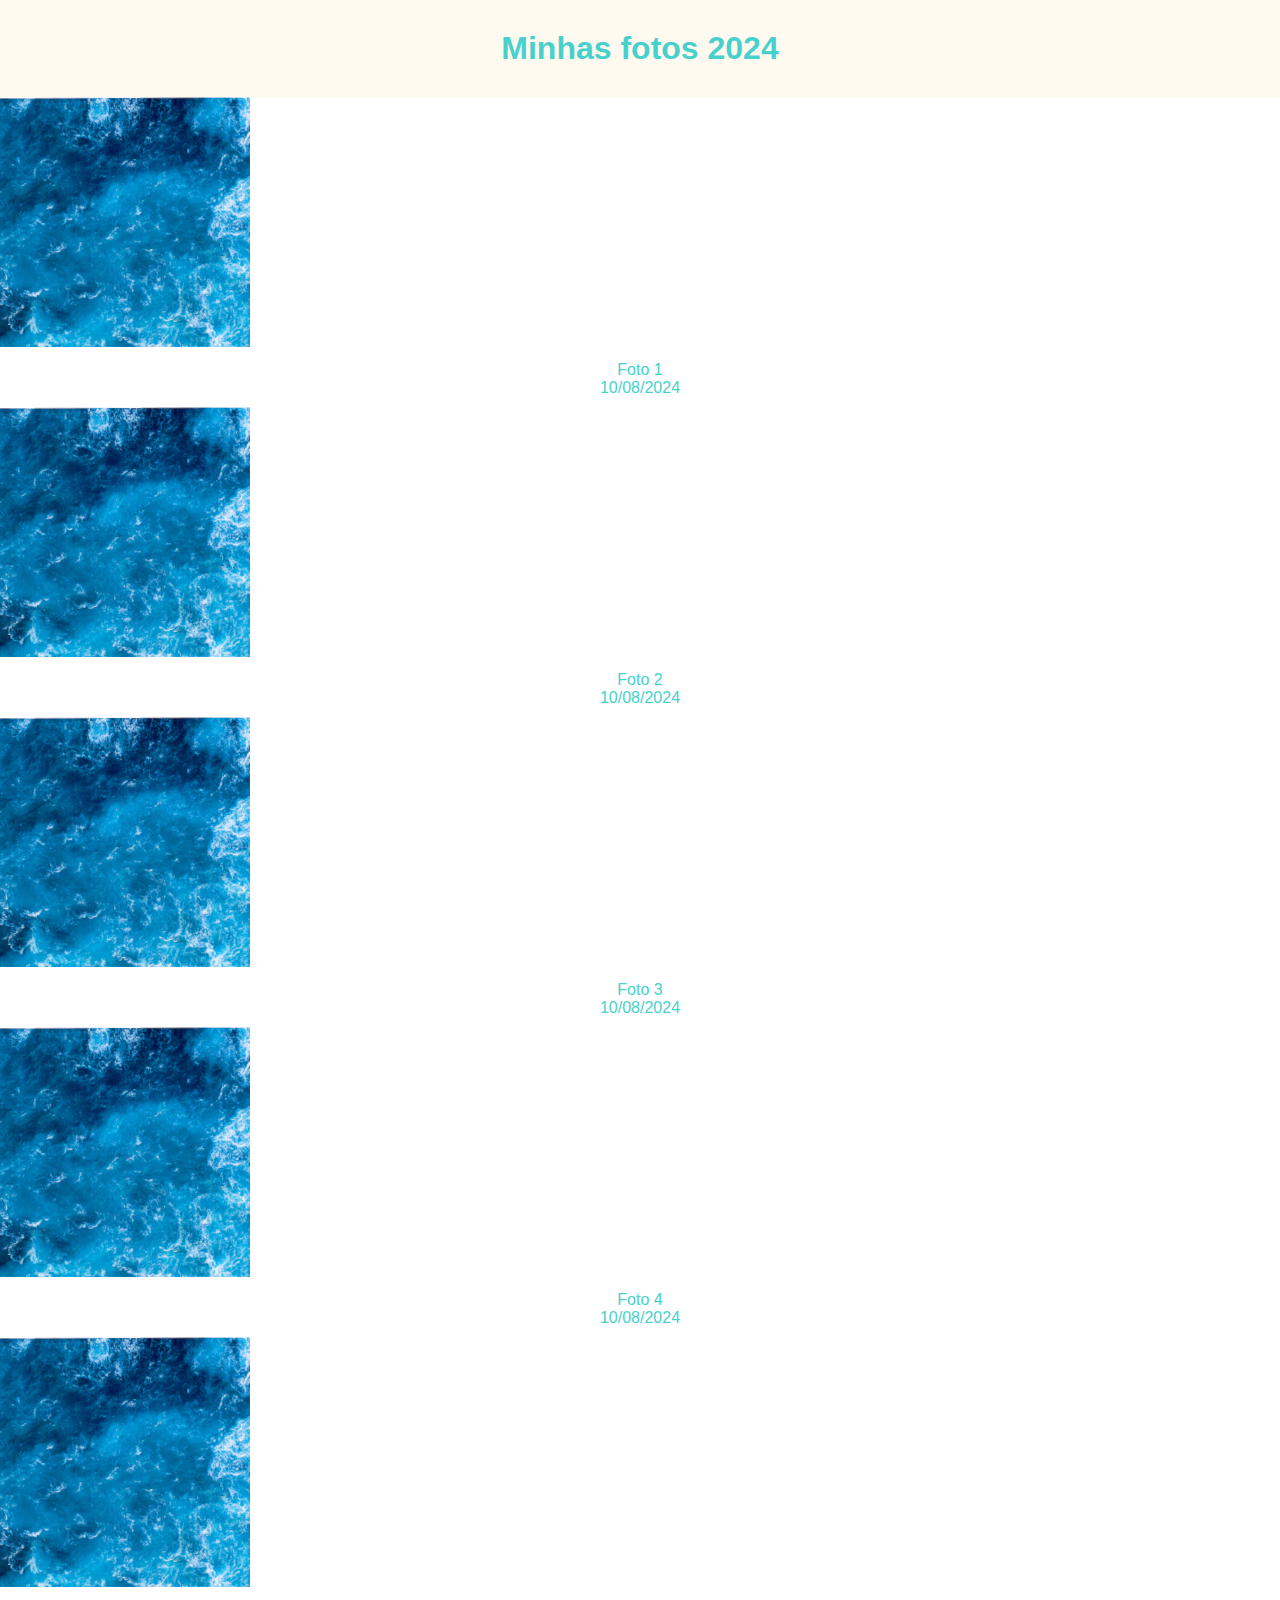
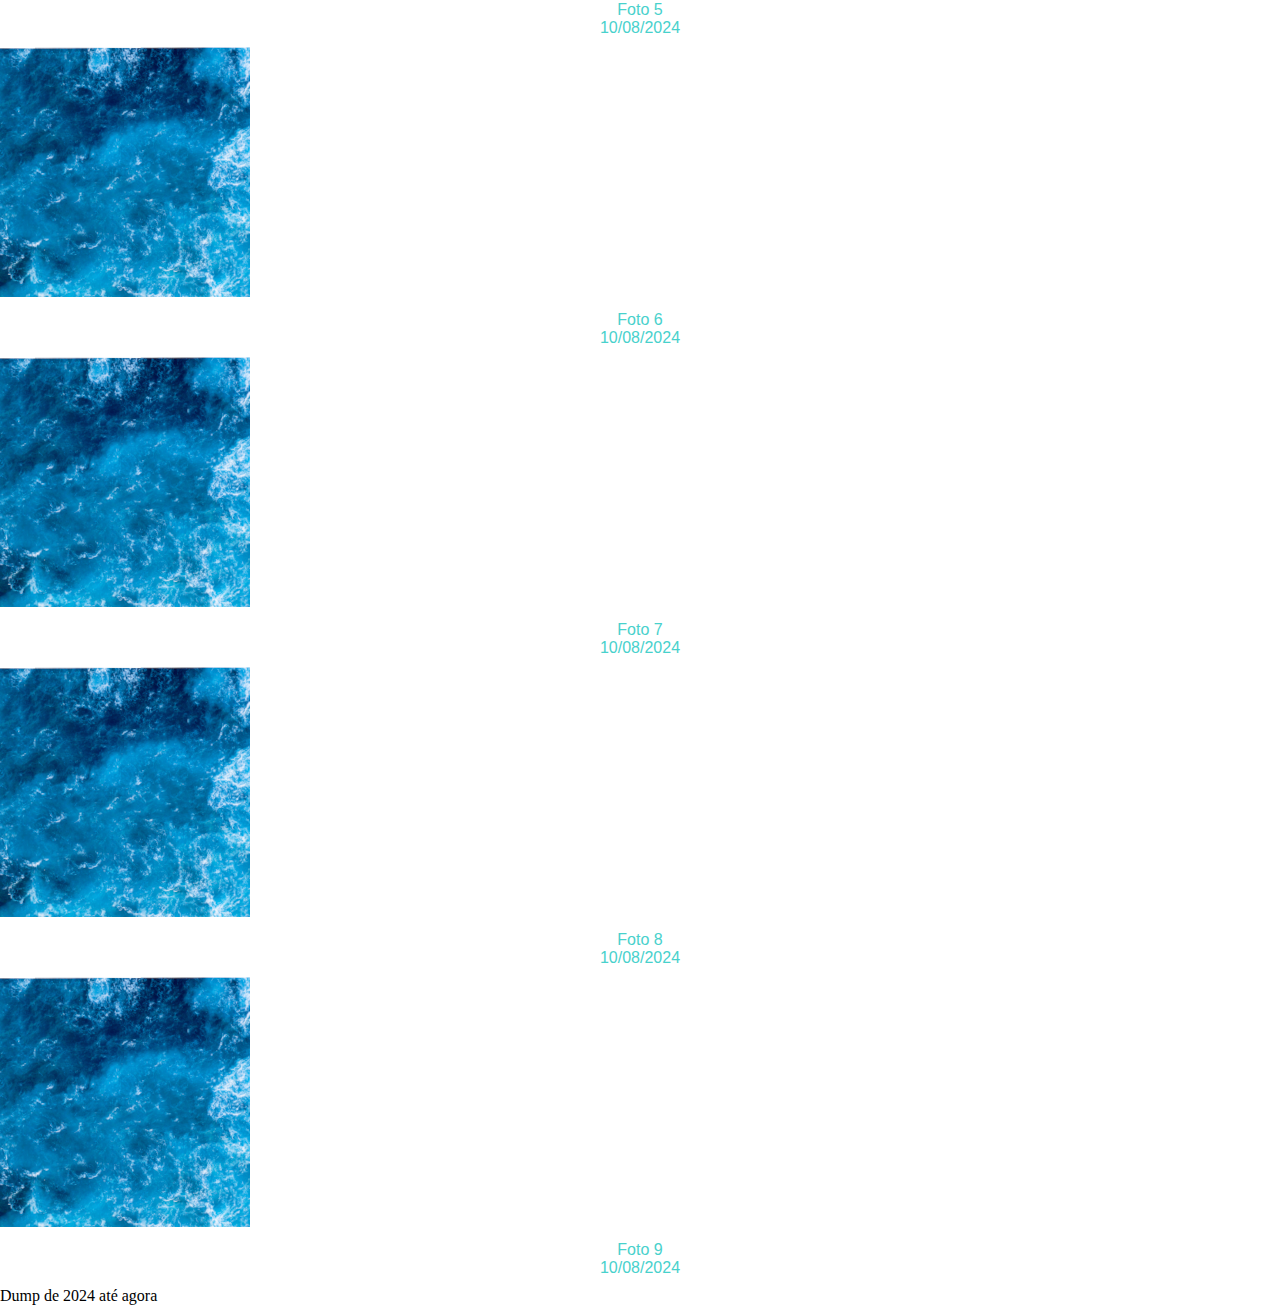
==== polaroids/index.html @ 40cc7dc8 "atividade em andamento" ====
<!DOCTYPE html>
<html lang="pt-br">
<head>
    <meta charset="UTF-8">
    <meta name="viewport" content="width=device-width, initial-scale=1.0">
    <link rel="stylesheet" href="style.css">
    <title> Album de fotos:Polaroid</title>
</head>
<body>
    <header>
        <h1>Minhas fotos 2024</h1>
    </header>
    <main id="album">
        <!-- coluna 1 -->
        <section class="coluna">

            <!-- imagem 1 -->
            <section class="produtos">
                <img src="imagens/mar.png" alt="mar">
                <p>Foto 1 <br>  10/08/2024 </p>
            </section>

            <!-- imagem 2 -->
            <section class="produtos">
                <img src="imagens/mar.png" alt="mar">
                <p>Foto 2 <br>  10/08/2024 </p>
            </section>

            <!-- imagem 3 -->
            <section class="produtos">
                <img src="imagens/mar.png" alt="mar">
                <p>Foto 3 <br>  10/08/2024 </p>
            </section>
        </section>

        <!-- coluna 2 -->
        <section class="coluna">

            <!-- imagem 4 -->
            <section class="produtos">
                <img src="imagens/mar.png" alt="mar">
                <p>Foto 4 <br>  10/08/2024 </p>
            </section>

            <!-- imagem 5 -->
            <section class="produtos">
                <img src="imagens/mar.png" alt="mar">
                <p>Foto 5 <br>  10/08/2024 </p>
            </section>

            <!-- imagem 6 -->
            <section class="produtos">
                <img src="imagens/mar.png" alt="mar">
                <p>Foto 6 <br>  10/08/2024 </p>
            </section>
        </section>

         <!-- coluna 3 -->
         <section class="coluna">

            <!-- imagem 7 -->
            <section class="produtos">
                <img src="imagens/mar.png" alt="mar">
                <p>Foto 7 <br>  10/08/2024 </p>
            </section>

            <!-- imagem 8-->
            <section class="produtos">
                <img src="imagens/mar.png" alt="mar">
                <p>Foto 8 <br>  10/08/2024 </p>
            </section>

            <!-- imagem 9-->
            <section class="produtos">
                <img src="imagens/mar.png" alt="mar">
                <p>Foto 9 <br>  10/08/2024 </p>
            </section>
        </section>
    </main>
    <footer>
        <p>Dump de 2024 até agora</p>
    </footer>
    
</body>
</html>
---- polaroids/style.css ----
/* zerando as config */

*{
    margin: 0;
    padding: 0;
    box-sizing: border-box;
}
/* estilizando o paragrafo */
.produtos p{
    margin: 0;
    text-align: center;
    padding: 10px;
    color: mediumturquoise;
    font-family: Verdana, Geneva, Tahoma, sans-serif;
}

header{
    font-family: Verdana, Geneva, Tahoma, sans-serif;
    text-align: center;
    color: mediumturquoise;
    padding: 30px;
    background-color: floralwhite;
}
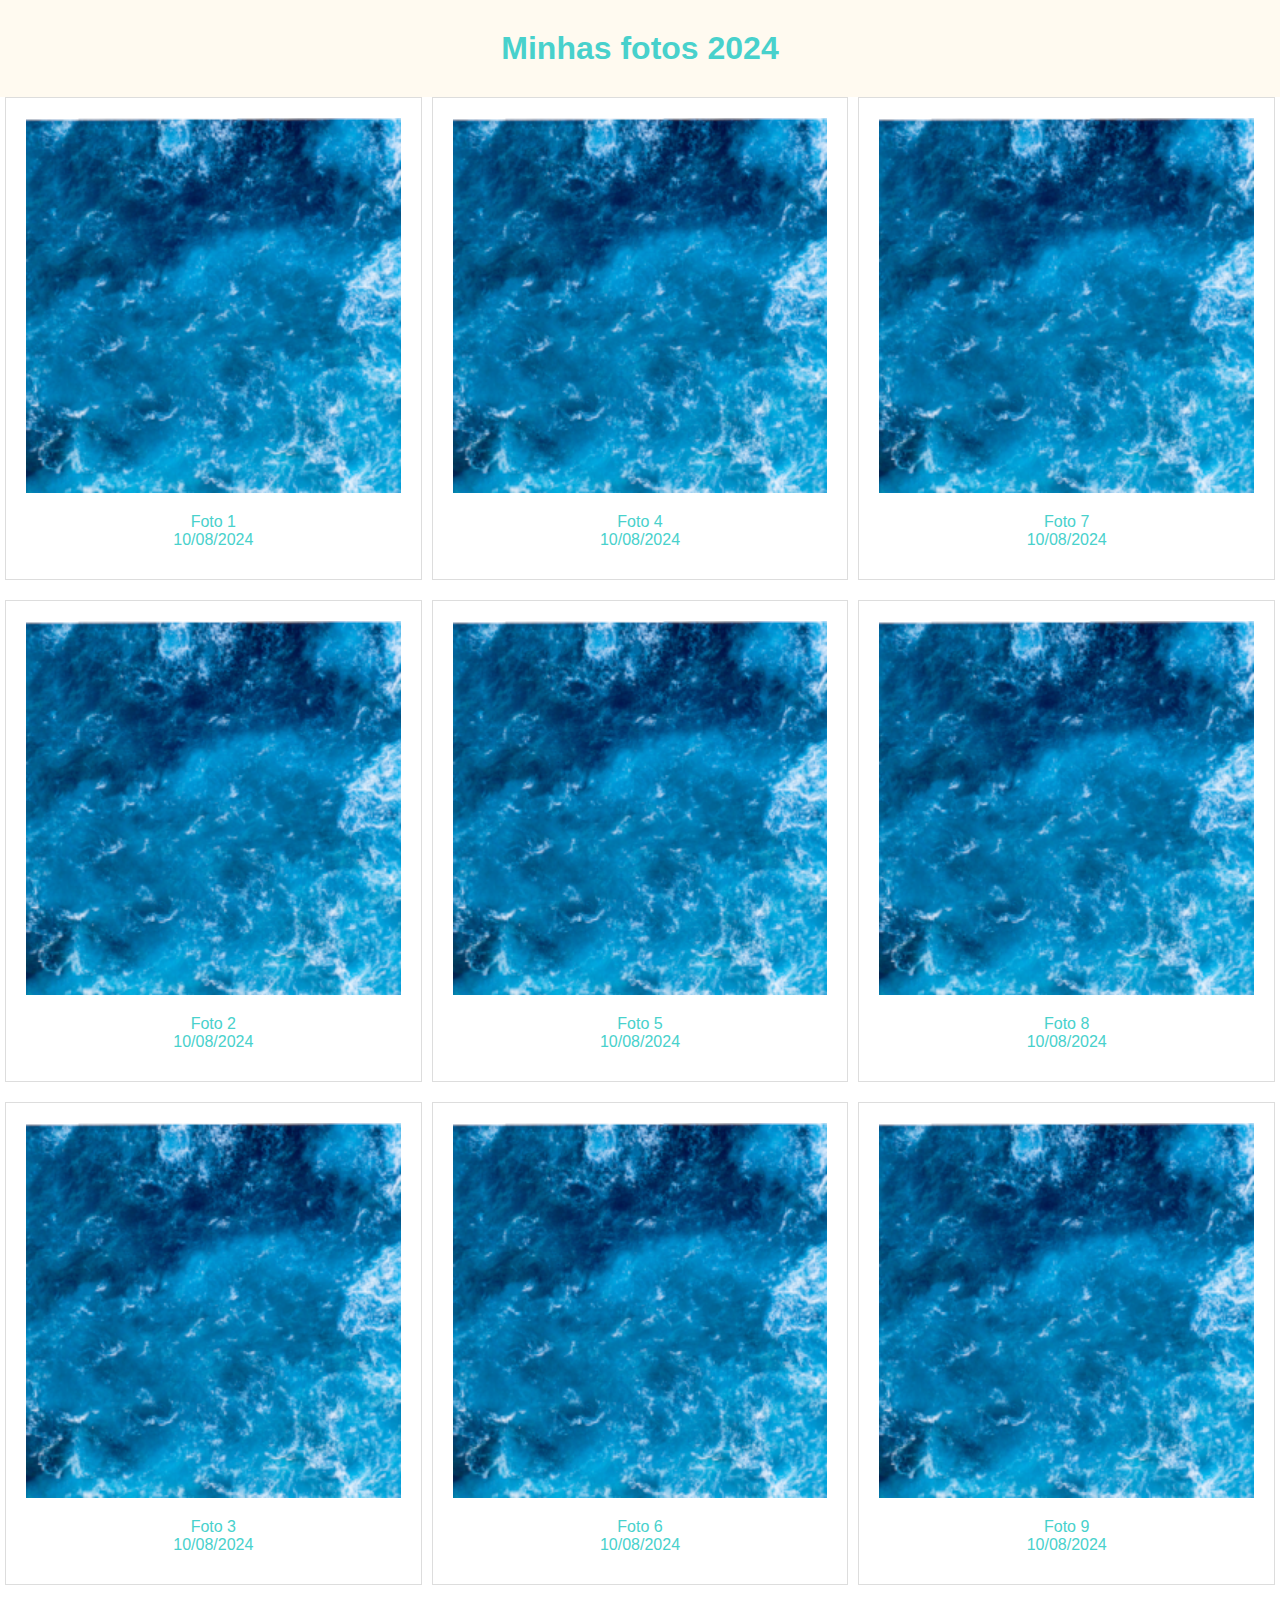
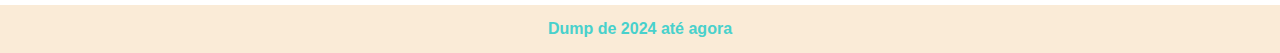
==== commit 19515f80: "adicionando o responsivo" ====
--- a/polaroids/index.html
+++ b/polaroids/index.html
@@ -4,6 +4,7 @@
     <meta charset="UTF-8">
     <meta name="viewport" content="width=device-width, initial-scale=1.0">
     <link rel="stylesheet" href="style.css">
+    <link rel="stylesheet" href="medias.css">
     <title> Album de fotos:Polaroid</title>
 </head>
 <body>
--- a/polaroids/style.css
+++ b/polaroids/style.css
@@ -1,5 +1,4 @@
 /* zerando as config */
-
 *{
     margin: 0;
     padding: 0;
@@ -20,4 +19,37 @@
     color: mediumturquoise;
     padding: 30px;
     background-color: floralwhite;
+}
+footer{
+    font-family: Verdana, Geneva, Tahoma, sans-serif;
+    font-weight: bolder;
+    background-color: antiquewhite;
+    color: mediumturquoise;
+    padding: 15px;
+    text-align: center;
+}
+.produtos{
+    background-color: #fff;
+    border: 1px solid #ddd;
+    padding: 20px;
+    margin-bottom: 20px;
+    /* transformando em container */
+    display: flex;
+    /* deixa o texto embaixo da imagem */
+    flex-direction: column;
+}
+.produtos img{
+    /* imagem responsiva */
+    width: 100%;
+    height: auto;
+    padding-bottom: 10px;
+}
+main#album{
+    display: flex;
+    flex-flow: row wrap;
+    justify-content: space-around;
+}
+section.coluna{
+    flex: 1 1 100%;
+    padding: 0px 5px;
 }--- a/polaroids/medias.css
+++ b/polaroids/medias.css
@@ -0,0 +1,25 @@
+/*  Devices breakpoints
+    telas pequenas: 600px
+    celulares: 600px até 768px
+    tablets: 769px até 992px
+    notebooks: 993px até 1200px
+    telas: acima de 1200px
+*/
+
+/* tablets */
+@media screen and (min-width:768px) and (max-width:992px){
+    section.coluna{
+        flex: 1 1 50%;
+    }
+}
+
+/* telas, notebooks */
+@media screen and (min-width:992px){
+    section.coluna{
+        flex: 1 1 25%;
+    }
+}
+
+
+
+
